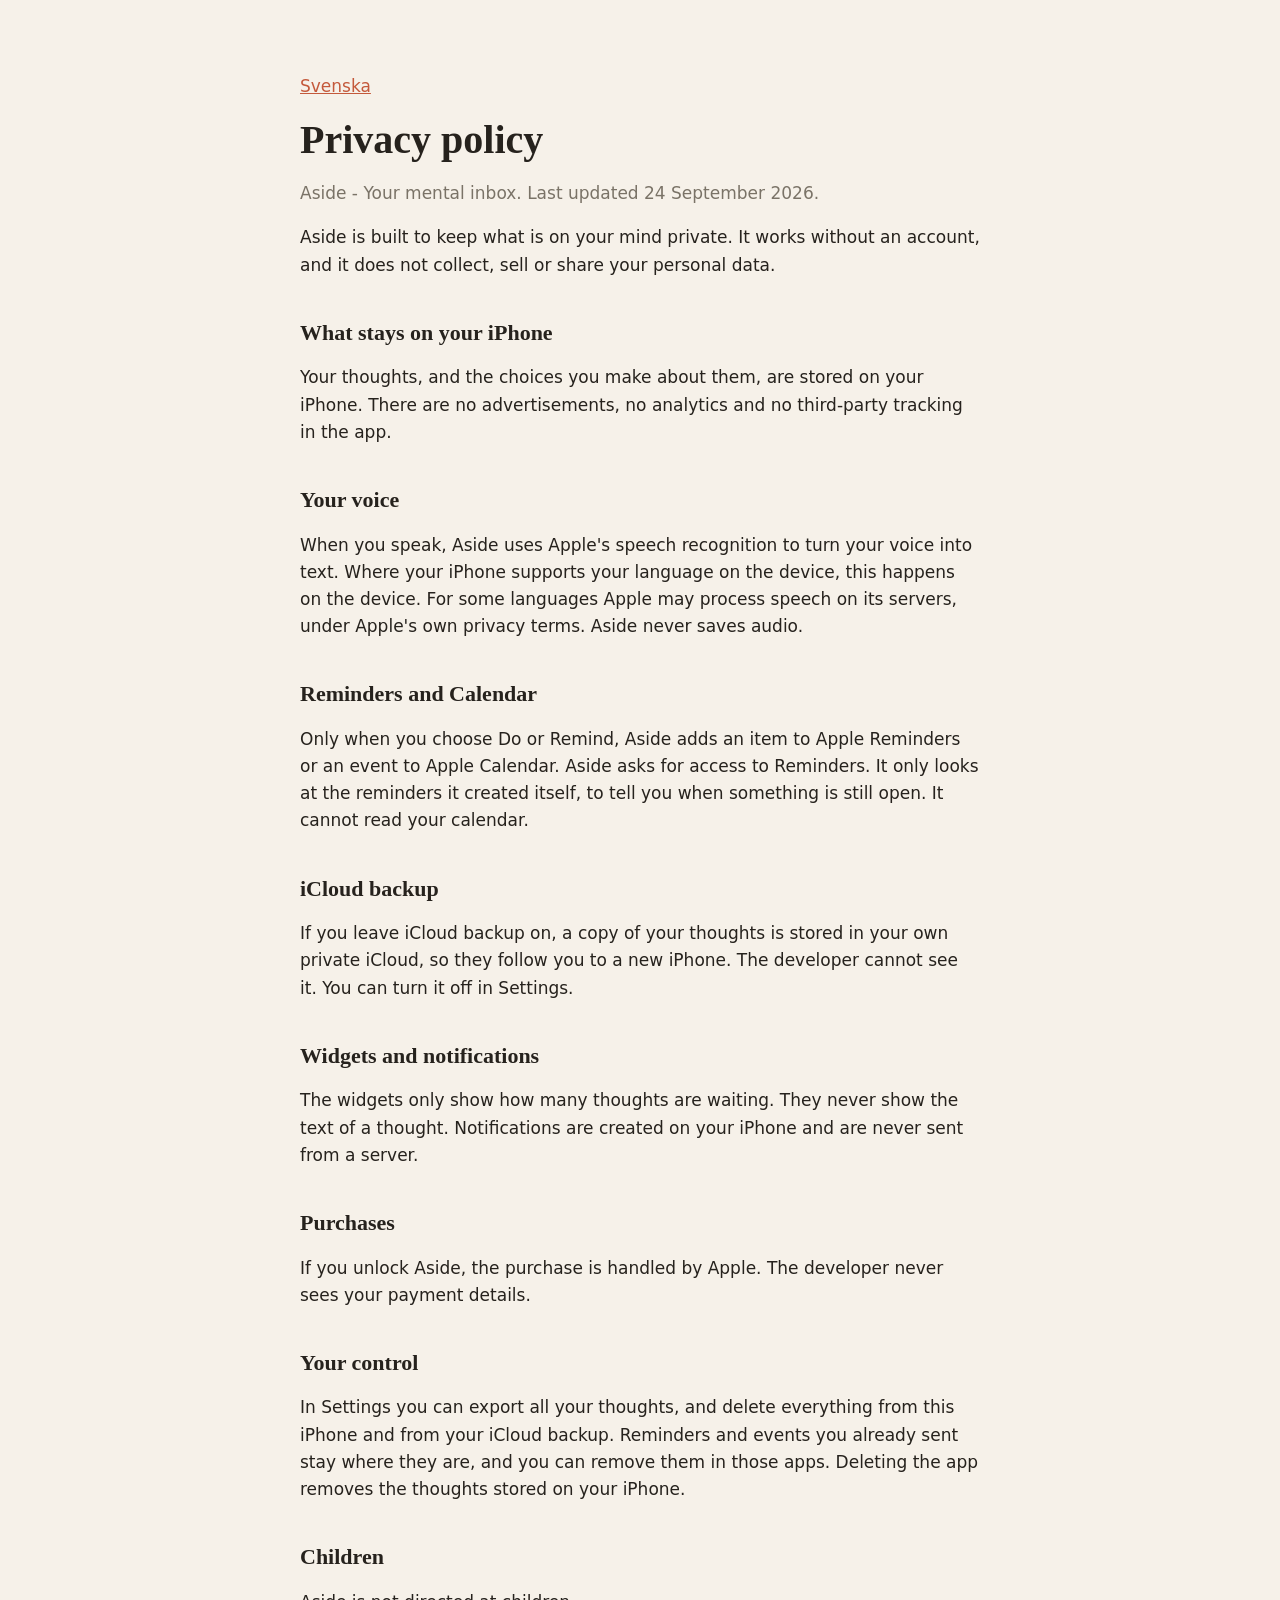
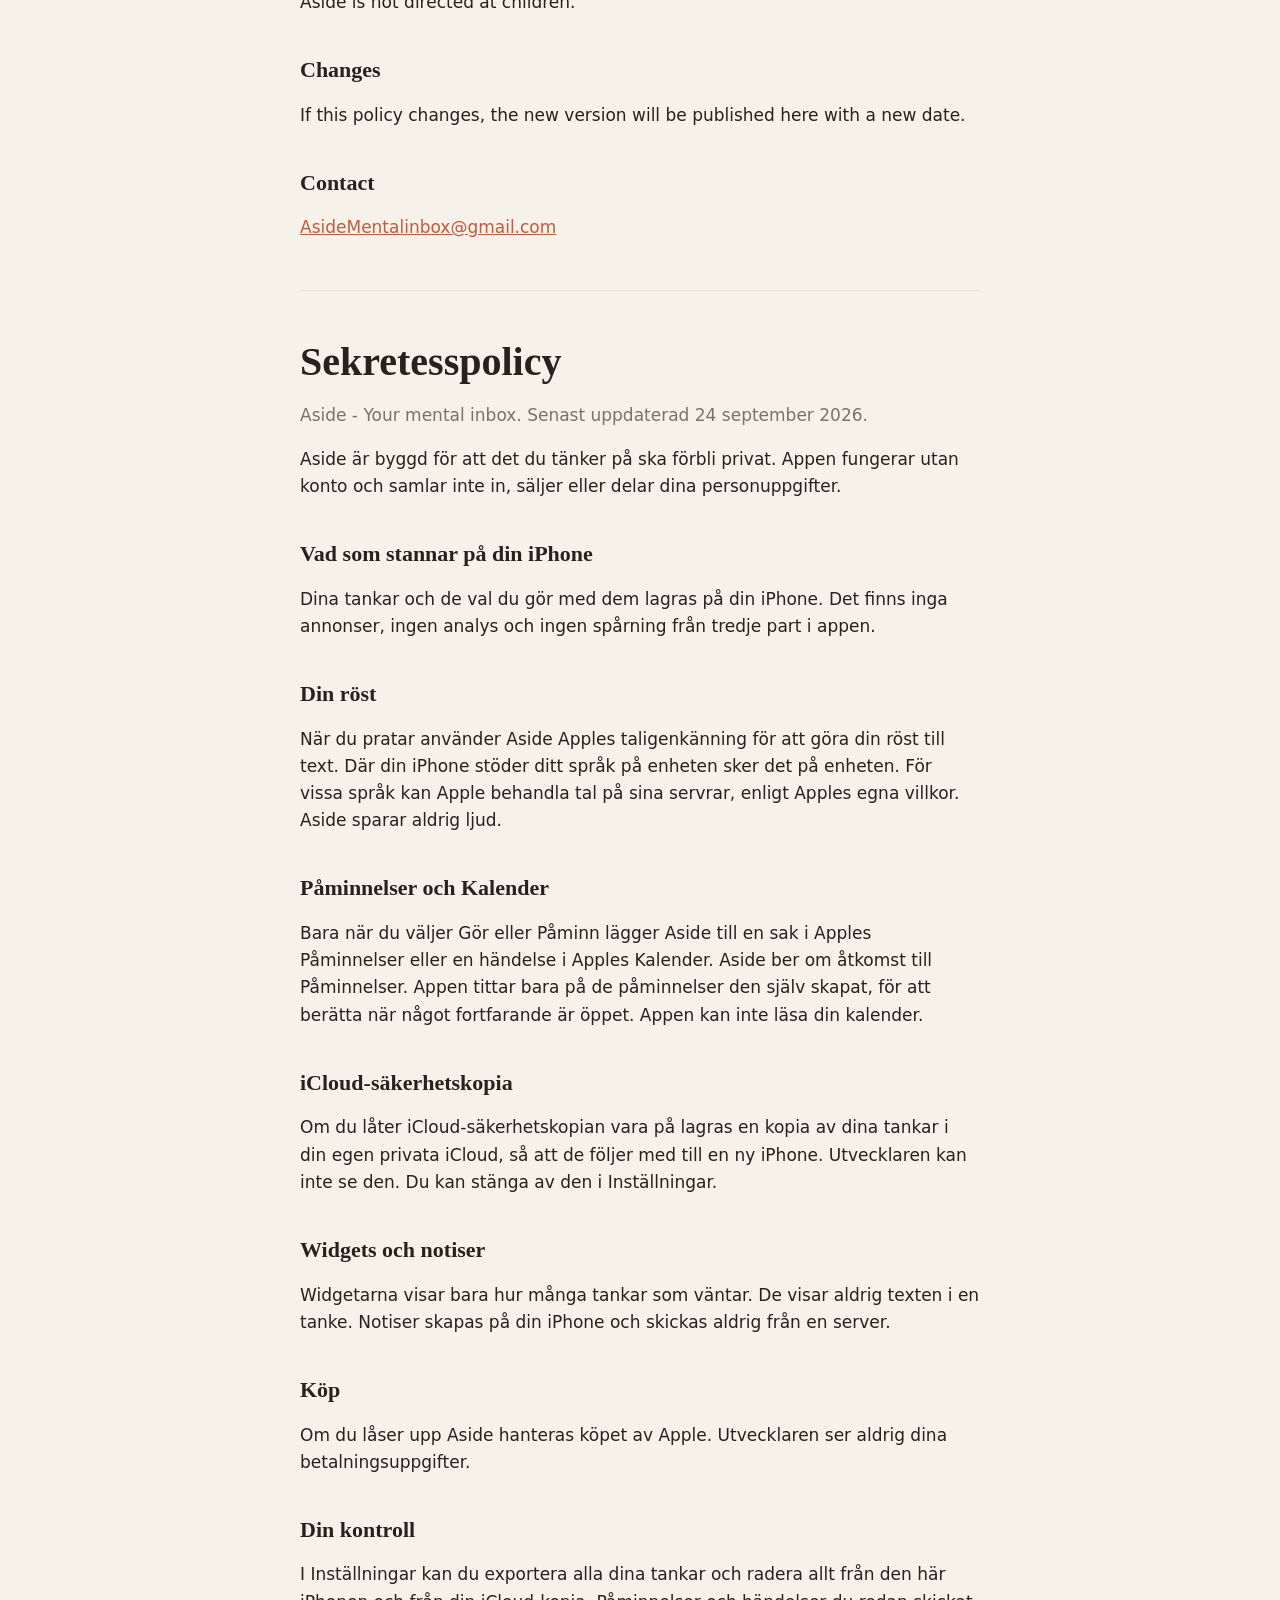
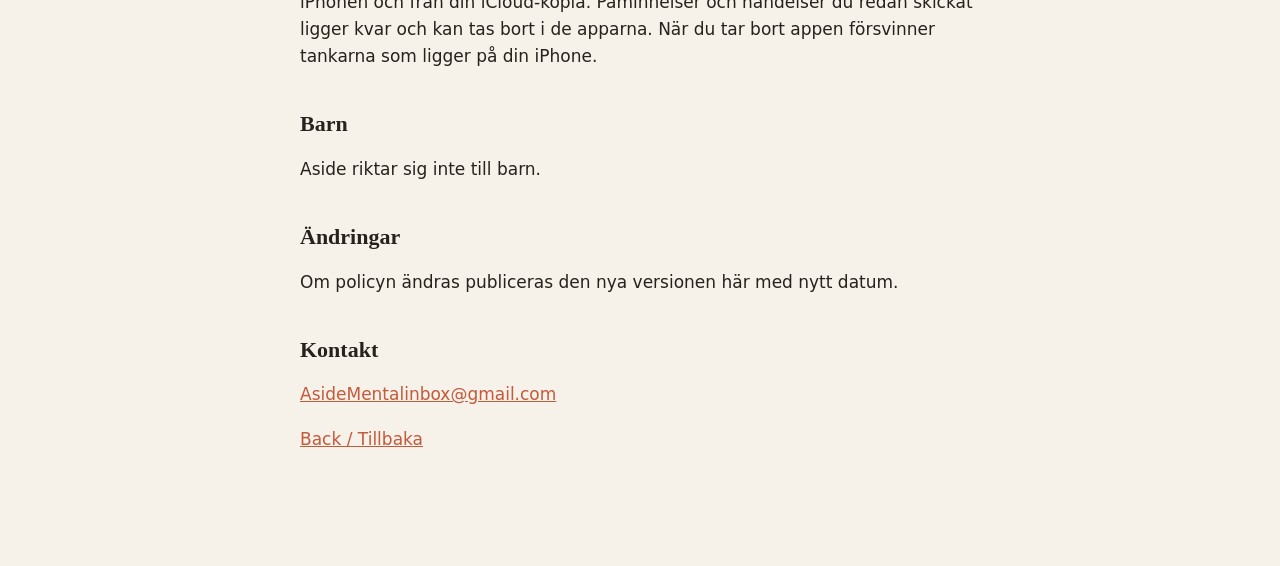
==== privacy/index.html @ e6515727 "Aside: privacy policy and support pages Co-Authored-By: Claude Sonnet 5 <noreply@anthropic.com>" ====
<!doctype html><html lang="en"><head><meta charset="utf-8"><meta name="viewport" content="width=device-width, initial-scale=1">
<title>Aside privacy policy</title><link rel="stylesheet" href="../style.css"></head><body><main>
<p><a href="#sv">Svenska</a></p>
<h1>Privacy policy</h1>
<p class="soft">Aside - Your mental inbox. Last updated 24 September 2026.</p>

<p>Aside is built to keep what is on your mind private. It works without an account, and it does not collect, sell or share your personal data.</p>

<h2>What stays on your iPhone</h2>
<p>Your thoughts, and the choices you make about them, are stored on your iPhone. There are no advertisements, no analytics and no third-party tracking in the app.</p>

<h2>Your voice</h2>
<p>When you speak, Aside uses Apple's speech recognition to turn your voice into text. Where your iPhone supports your language on the device, this happens on the device. For some languages Apple may process speech on its servers, under Apple's own privacy terms. Aside never saves audio.</p>

<h2>Reminders and Calendar</h2>
<p>Only when you choose Do or Remind, Aside adds an item to Apple Reminders or an event to Apple Calendar. Aside asks for access to Reminders. It only looks at the reminders it created itself, to tell you when something is still open. It cannot read your calendar.</p>

<h2>iCloud backup</h2>
<p>If you leave iCloud backup on, a copy of your thoughts is stored in your own private iCloud, so they follow you to a new iPhone. The developer cannot see it. You can turn it off in Settings.</p>

<h2>Widgets and notifications</h2>
<p>The widgets only show how many thoughts are waiting. They never show the text of a thought. Notifications are created on your iPhone and are never sent from a server.</p>

<h2>Purchases</h2>
<p>If you unlock Aside, the purchase is handled by Apple. The developer never sees your payment details.</p>

<h2>Your control</h2>
<p>In Settings you can export all your thoughts, and delete everything from this iPhone and from your iCloud backup. Reminders and events you already sent stay where they are, and you can remove them in those apps. Deleting the app removes the thoughts stored on your iPhone.</p>

<h2>Children</h2>
<p>Aside is not directed at children.</p>

<h2>Changes</h2>
<p>If this policy changes, the new version will be published here with a new date.</p>

<h2>Contact</h2>
<p><a href="mailto:AsideMentalinbox@gmail.com">AsideMentalinbox@gmail.com</a></p>

<hr>
<div id="sv"></div>
<h1>Sekretesspolicy</h1>
<p class="soft">Aside - Your mental inbox. Senast uppdaterad 24 september 2026.</p>

<p>Aside är byggd för att det du tänker på ska förbli privat. Appen fungerar utan konto och samlar inte in, säljer eller delar dina personuppgifter.</p>

<h2>Vad som stannar på din iPhone</h2>
<p>Dina tankar och de val du gör med dem lagras på din iPhone. Det finns inga annonser, ingen analys och ingen spårning från tredje part i appen.</p>

<h2>Din röst</h2>
<p>När du pratar använder Aside Apples taligenkänning för att göra din röst till text. Där din iPhone stöder ditt språk på enheten sker det på enheten. För vissa språk kan Apple behandla tal på sina servrar, enligt Apples egna villkor. Aside sparar aldrig ljud.</p>

<h2>Påminnelser och Kalender</h2>
<p>Bara när du väljer Gör eller Påminn lägger Aside till en sak i Apples Påminnelser eller en händelse i Apples Kalender. Aside ber om åtkomst till Påminnelser. Appen tittar bara på de påminnelser den själv skapat, för att berätta när något fortfarande är öppet. Appen kan inte läsa din kalender.</p>

<h2>iCloud-säkerhetskopia</h2>
<p>Om du låter iCloud-säkerhetskopian vara på lagras en kopia av dina tankar i din egen privata iCloud, så att de följer med till en ny iPhone. Utvecklaren kan inte se den. Du kan stänga av den i Inställningar.</p>

<h2>Widgets och notiser</h2>
<p>Widgetarna visar bara hur många tankar som väntar. De visar aldrig texten i en tanke. Notiser skapas på din iPhone och skickas aldrig från en server.</p>

<h2>Köp</h2>
<p>Om du låser upp Aside hanteras köpet av Apple. Utvecklaren ser aldrig dina betalningsuppgifter.</p>

<h2>Din kontroll</h2>
<p>I Inställningar kan du exportera alla dina tankar och radera allt från den här iPhonen och från din iCloud-kopia. Påminnelser och händelser du redan skickat ligger kvar och kan tas bort i de apparna. När du tar bort appen försvinner tankarna som ligger på din iPhone.</p>

<h2>Barn</h2>
<p>Aside riktar sig inte till barn.</p>

<h2>Ändringar</h2>
<p>Om policyn ändras publiceras den nya versionen här med nytt datum.</p>

<h2>Kontakt</h2>
<p><a href="mailto:AsideMentalinbox@gmail.com">AsideMentalinbox@gmail.com</a></p>
<p><a href="../">Back / Tillbaka</a></p>
</main></body></html>
---- style.css ----
:root { color-scheme: light dark; --paper:#F6F1E9; --ink:#26221D; --soft:#7A7367; --line:#E6DFD3; --accent:#C4593B; }
@media (prefers-color-scheme: dark) { :root { --paper:#151311; --ink:#F1EBE2; --soft:#A39B8D; --line:#2E2A25; --accent:#E0785B; } }
body { margin:0; background:var(--paper); color:var(--ink); font:17px/1.6 -apple-system, "SF Pro Text", system-ui, sans-serif; }
main { max-width:680px; margin:0 auto; padding:56px 24px 96px; }
h1 { font:600 40px/1.15 "New York", Georgia, serif; margin:0 0 8px; }
h2 { font:600 22px/1.3 "New York", Georgia, serif; margin:40px 0 8px; }
p, li { color:var(--ink); } .soft { color:var(--soft); }
a { color:var(--accent); } hr { border:0; border-top:1px solid var(--line); margin:48px 0; }
ul { padding-left:1.2em; }
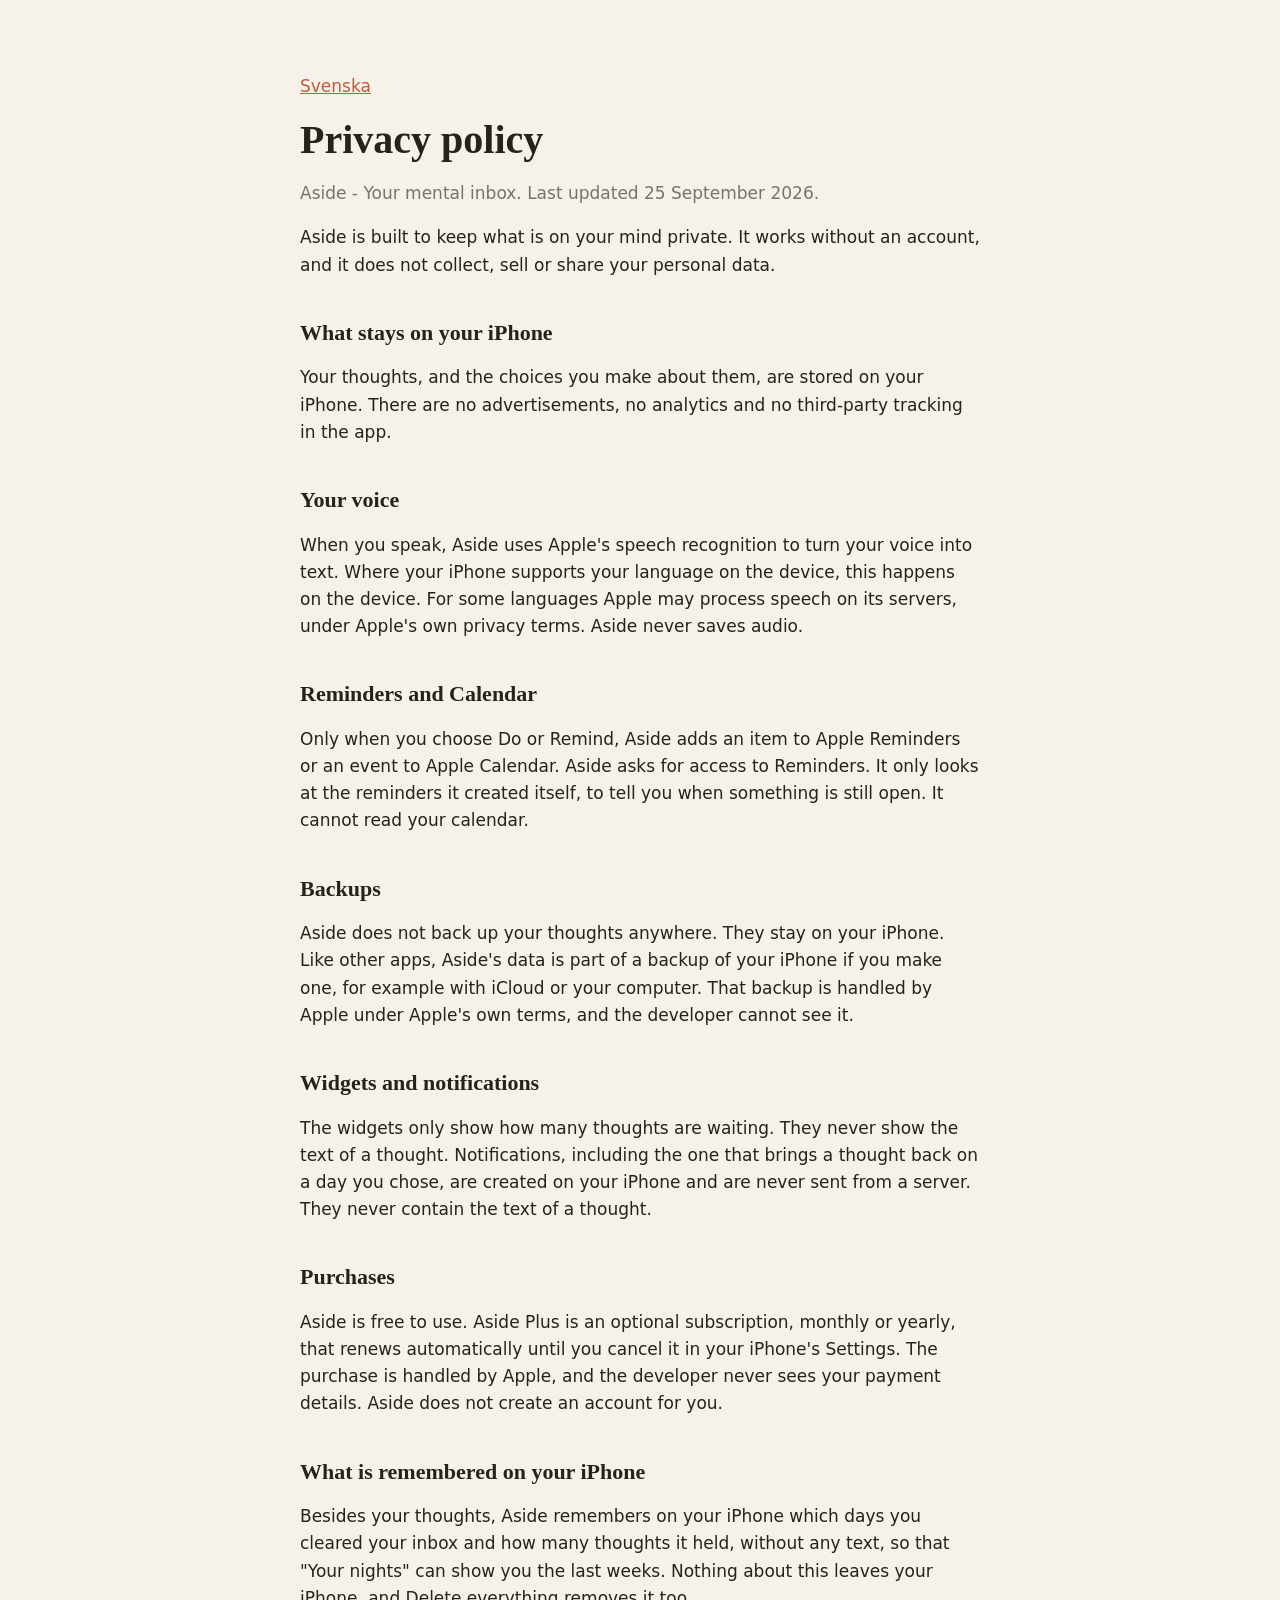
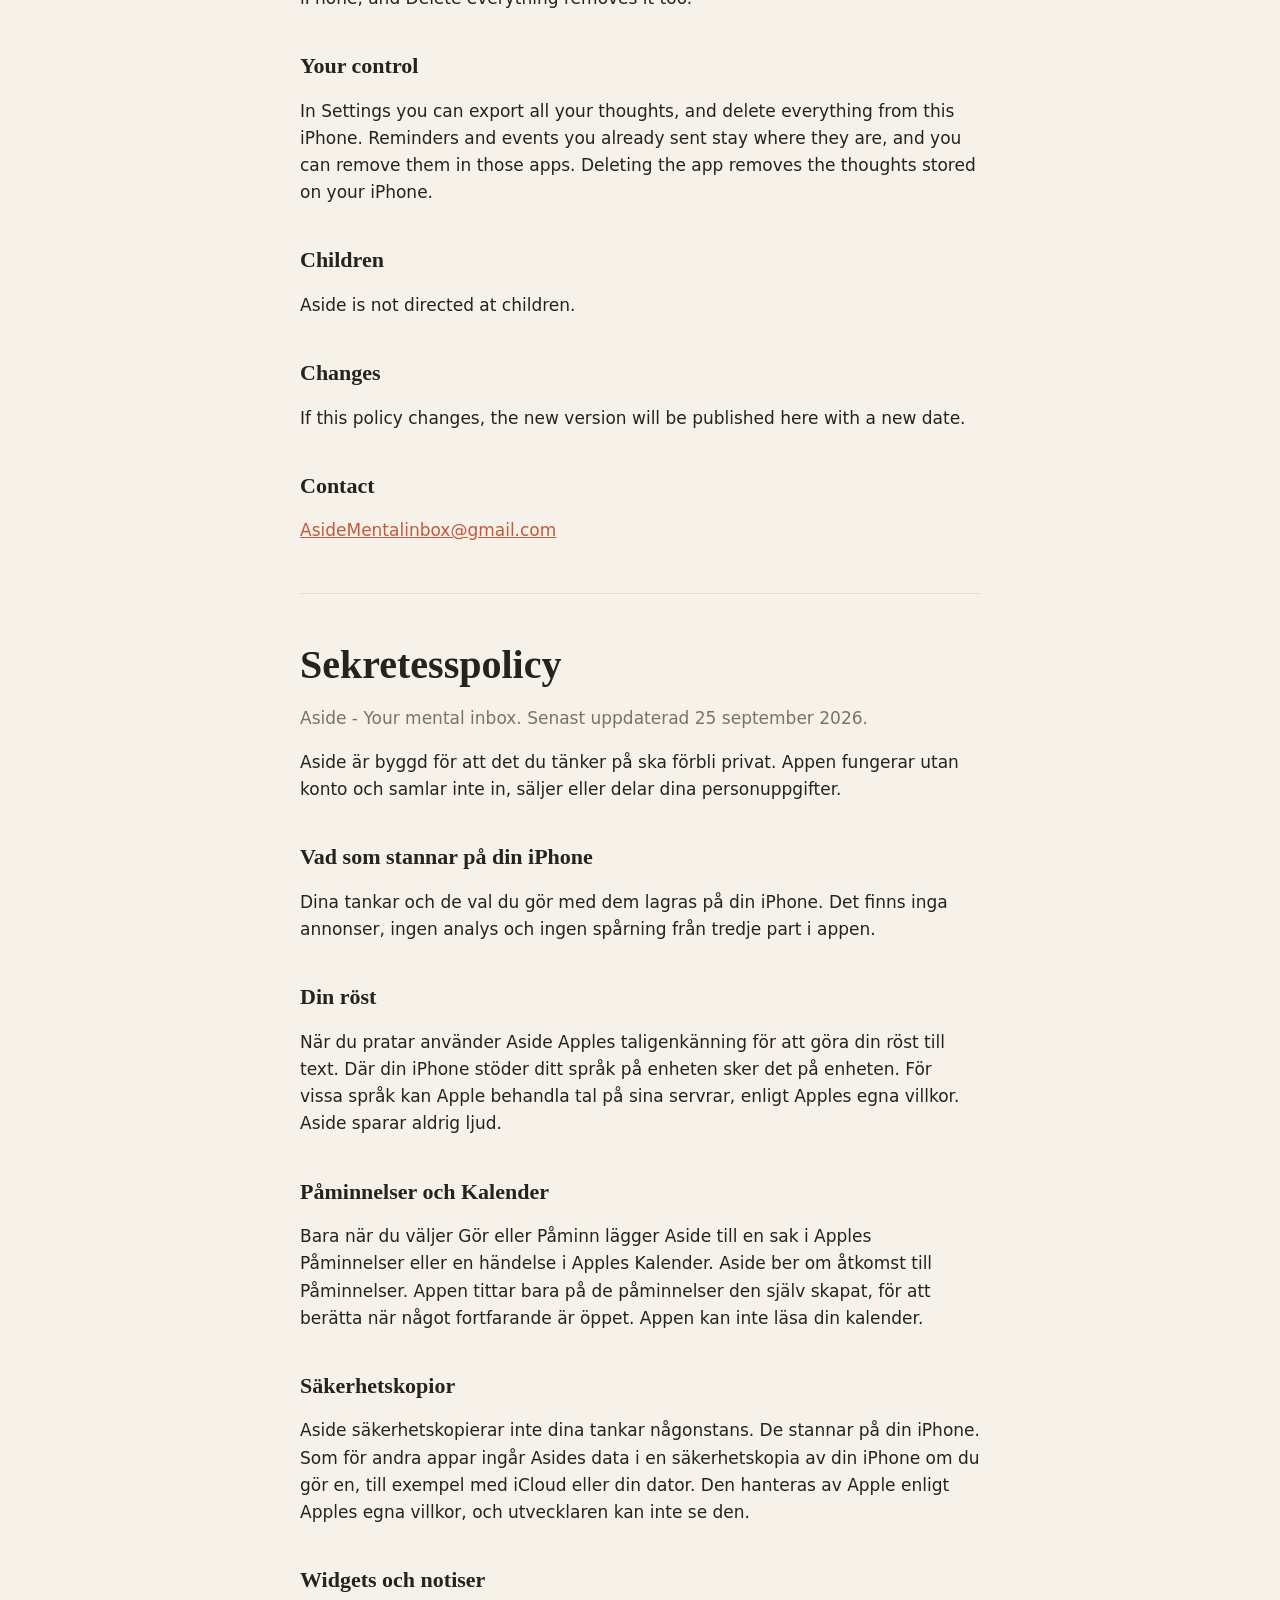
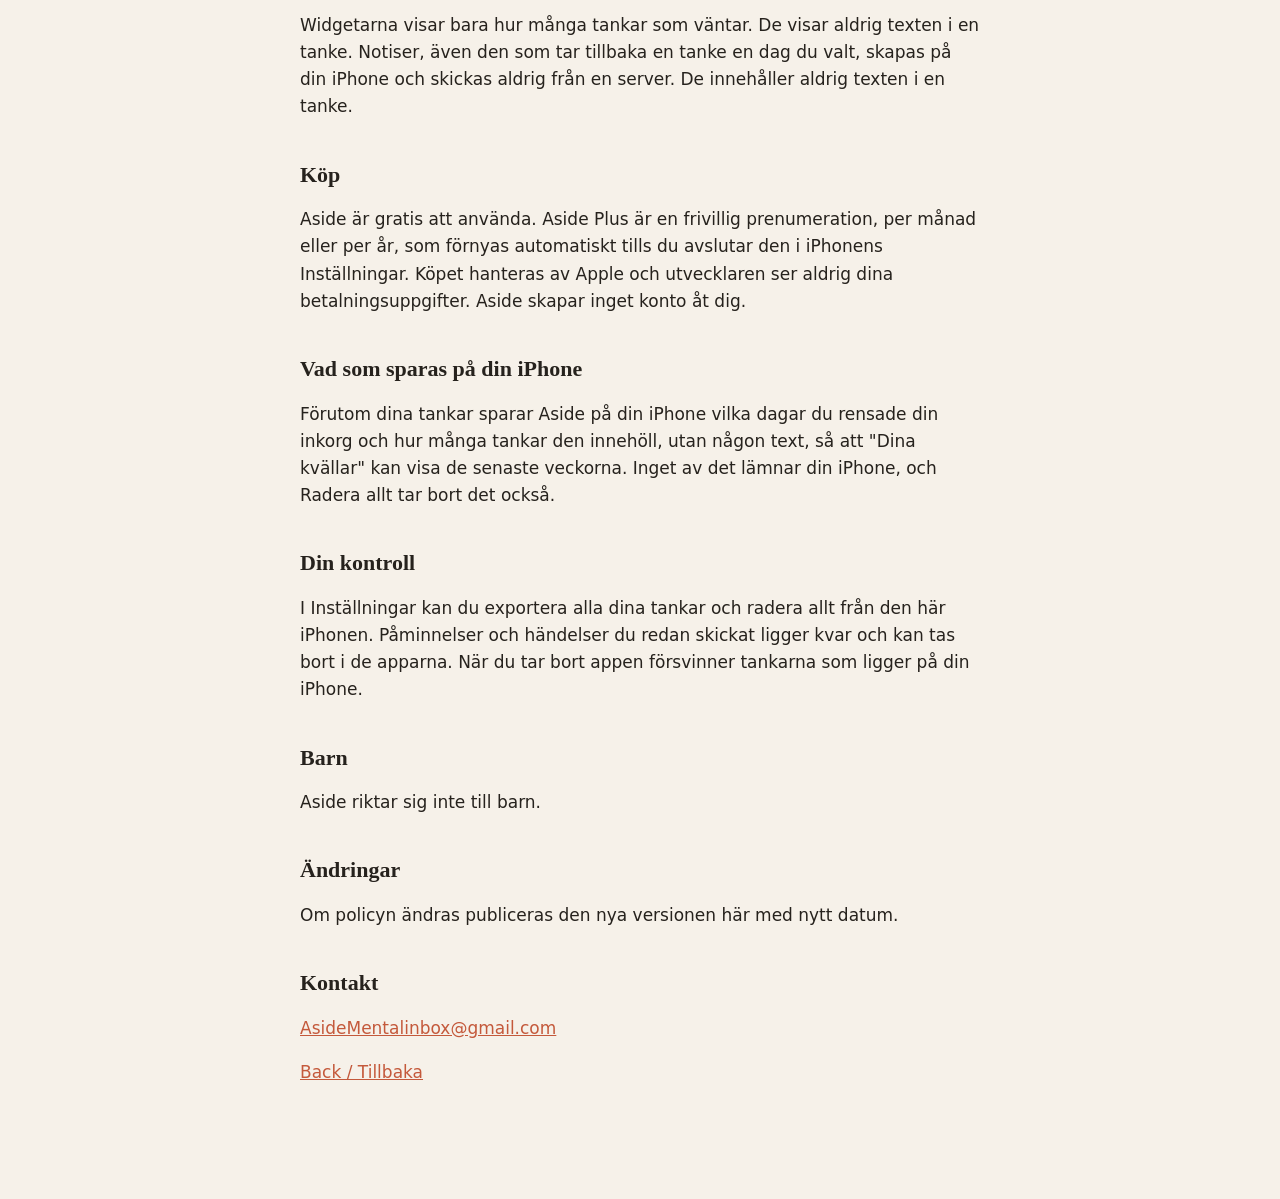
==== commit 4e76b4cb: "Update privacy policy and support for Aside Plus and no iCloud backup Co-Authored-By: Claude Sonnet " ====
--- a/privacy/index.html
+++ b/privacy/index.html
@@ -2,7 +2,7 @@
 <title>Aside privacy policy</title><link rel="stylesheet" href="../style.css"></head><body><main>
 <p><a href="#sv">Svenska</a></p>
 <h1>Privacy policy</h1>
-<p class="soft">Aside - Your mental inbox. Last updated 24 September 2026.</p>
+<p class="soft">Aside - Your mental inbox. Last updated 25 September 2026.</p>
 
 <p>Aside is built to keep what is on your mind private. It works without an account, and it does not collect, sell or share your personal data.</p>
 
@@ -15,17 +15,20 @@
 <h2>Reminders and Calendar</h2>
 <p>Only when you choose Do or Remind, Aside adds an item to Apple Reminders or an event to Apple Calendar. Aside asks for access to Reminders. It only looks at the reminders it created itself, to tell you when something is still open. It cannot read your calendar.</p>
 
-<h2>iCloud backup</h2>
-<p>If you leave iCloud backup on, a copy of your thoughts is stored in your own private iCloud, so they follow you to a new iPhone. The developer cannot see it. You can turn it off in Settings.</p>
+<h2>Backups</h2>
+<p>Aside does not back up your thoughts anywhere. They stay on your iPhone. Like other apps, Aside's data is part of a backup of your iPhone if you make one, for example with iCloud or your computer. That backup is handled by Apple under Apple's own terms, and the developer cannot see it.</p>
 
 <h2>Widgets and notifications</h2>
-<p>The widgets only show how many thoughts are waiting. They never show the text of a thought. Notifications are created on your iPhone and are never sent from a server.</p>
+<p>The widgets only show how many thoughts are waiting. They never show the text of a thought. Notifications, including the one that brings a thought back on a day you chose, are created on your iPhone and are never sent from a server. They never contain the text of a thought.</p>
 
 <h2>Purchases</h2>
-<p>If you unlock Aside, the purchase is handled by Apple. The developer never sees your payment details.</p>
+<p>Aside is free to use. Aside Plus is an optional subscription, monthly or yearly, that renews automatically until you cancel it in your iPhone's Settings. The purchase is handled by Apple, and the developer never sees your payment details. Aside does not create an account for you.</p>
+
+<h2>What is remembered on your iPhone</h2>
+<p>Besides your thoughts, Aside remembers on your iPhone which days you cleared your inbox and how many thoughts it held, without any text, so that "Your nights" can show you the last weeks. Nothing about this leaves your iPhone, and Delete everything removes it too.</p>
 
 <h2>Your control</h2>
-<p>In Settings you can export all your thoughts, and delete everything from this iPhone and from your iCloud backup. Reminders and events you already sent stay where they are, and you can remove them in those apps. Deleting the app removes the thoughts stored on your iPhone.</p>
+<p>In Settings you can export all your thoughts, and delete everything from this iPhone. Reminders and events you already sent stay where they are, and you can remove them in those apps. Deleting the app removes the thoughts stored on your iPhone.</p>
 
 <h2>Children</h2>
 <p>Aside is not directed at children.</p>
@@ -39,7 +42,7 @@
 <hr>
 <div id="sv"></div>
 <h1>Sekretesspolicy</h1>
-<p class="soft">Aside - Your mental inbox. Senast uppdaterad 24 september 2026.</p>
+<p class="soft">Aside - Your mental inbox. Senast uppdaterad 25 september 2026.</p>
 
 <p>Aside är byggd för att det du tänker på ska förbli privat. Appen fungerar utan konto och samlar inte in, säljer eller delar dina personuppgifter.</p>
 
@@ -52,17 +55,20 @@
 <h2>Påminnelser och Kalender</h2>
 <p>Bara när du väljer Gör eller Påminn lägger Aside till en sak i Apples Påminnelser eller en händelse i Apples Kalender. Aside ber om åtkomst till Påminnelser. Appen tittar bara på de påminnelser den själv skapat, för att berätta när något fortfarande är öppet. Appen kan inte läsa din kalender.</p>
 
-<h2>iCloud-säkerhetskopia</h2>
-<p>Om du låter iCloud-säkerhetskopian vara på lagras en kopia av dina tankar i din egen privata iCloud, så att de följer med till en ny iPhone. Utvecklaren kan inte se den. Du kan stänga av den i Inställningar.</p>
+<h2>Säkerhetskopior</h2>
+<p>Aside säkerhetskopierar inte dina tankar någonstans. De stannar på din iPhone. Som för andra appar ingår Asides data i en säkerhetskopia av din iPhone om du gör en, till exempel med iCloud eller din dator. Den hanteras av Apple enligt Apples egna villkor, och utvecklaren kan inte se den.</p>
 
 <h2>Widgets och notiser</h2>
-<p>Widgetarna visar bara hur många tankar som väntar. De visar aldrig texten i en tanke. Notiser skapas på din iPhone och skickas aldrig från en server.</p>
+<p>Widgetarna visar bara hur många tankar som väntar. De visar aldrig texten i en tanke. Notiser, även den som tar tillbaka en tanke en dag du valt, skapas på din iPhone och skickas aldrig från en server. De innehåller aldrig texten i en tanke.</p>
 
 <h2>Köp</h2>
-<p>Om du låser upp Aside hanteras köpet av Apple. Utvecklaren ser aldrig dina betalningsuppgifter.</p>
+<p>Aside är gratis att använda. Aside Plus är en frivillig prenumeration, per månad eller per år, som förnyas automatiskt tills du avslutar den i iPhonens Inställningar. Köpet hanteras av Apple och utvecklaren ser aldrig dina betalningsuppgifter. Aside skapar inget konto åt dig.</p>
+
+<h2>Vad som sparas på din iPhone</h2>
+<p>Förutom dina tankar sparar Aside på din iPhone vilka dagar du rensade din inkorg och hur många tankar den innehöll, utan någon text, så att "Dina kvällar" kan visa de senaste veckorna. Inget av det lämnar din iPhone, och Radera allt tar bort det också.</p>
 
 <h2>Din kontroll</h2>
-<p>I Inställningar kan du exportera alla dina tankar och radera allt från den här iPhonen och från din iCloud-kopia. Påminnelser och händelser du redan skickat ligger kvar och kan tas bort i de apparna. När du tar bort appen försvinner tankarna som ligger på din iPhone.</p>
+<p>I Inställningar kan du exportera alla dina tankar och radera allt från den här iPhonen. Påminnelser och händelser du redan skickat ligger kvar och kan tas bort i de apparna. När du tar bort appen försvinner tankarna som ligger på din iPhone.</p>
 
 <h2>Barn</h2>
 <p>Aside riktar sig inte till barn.</p>
